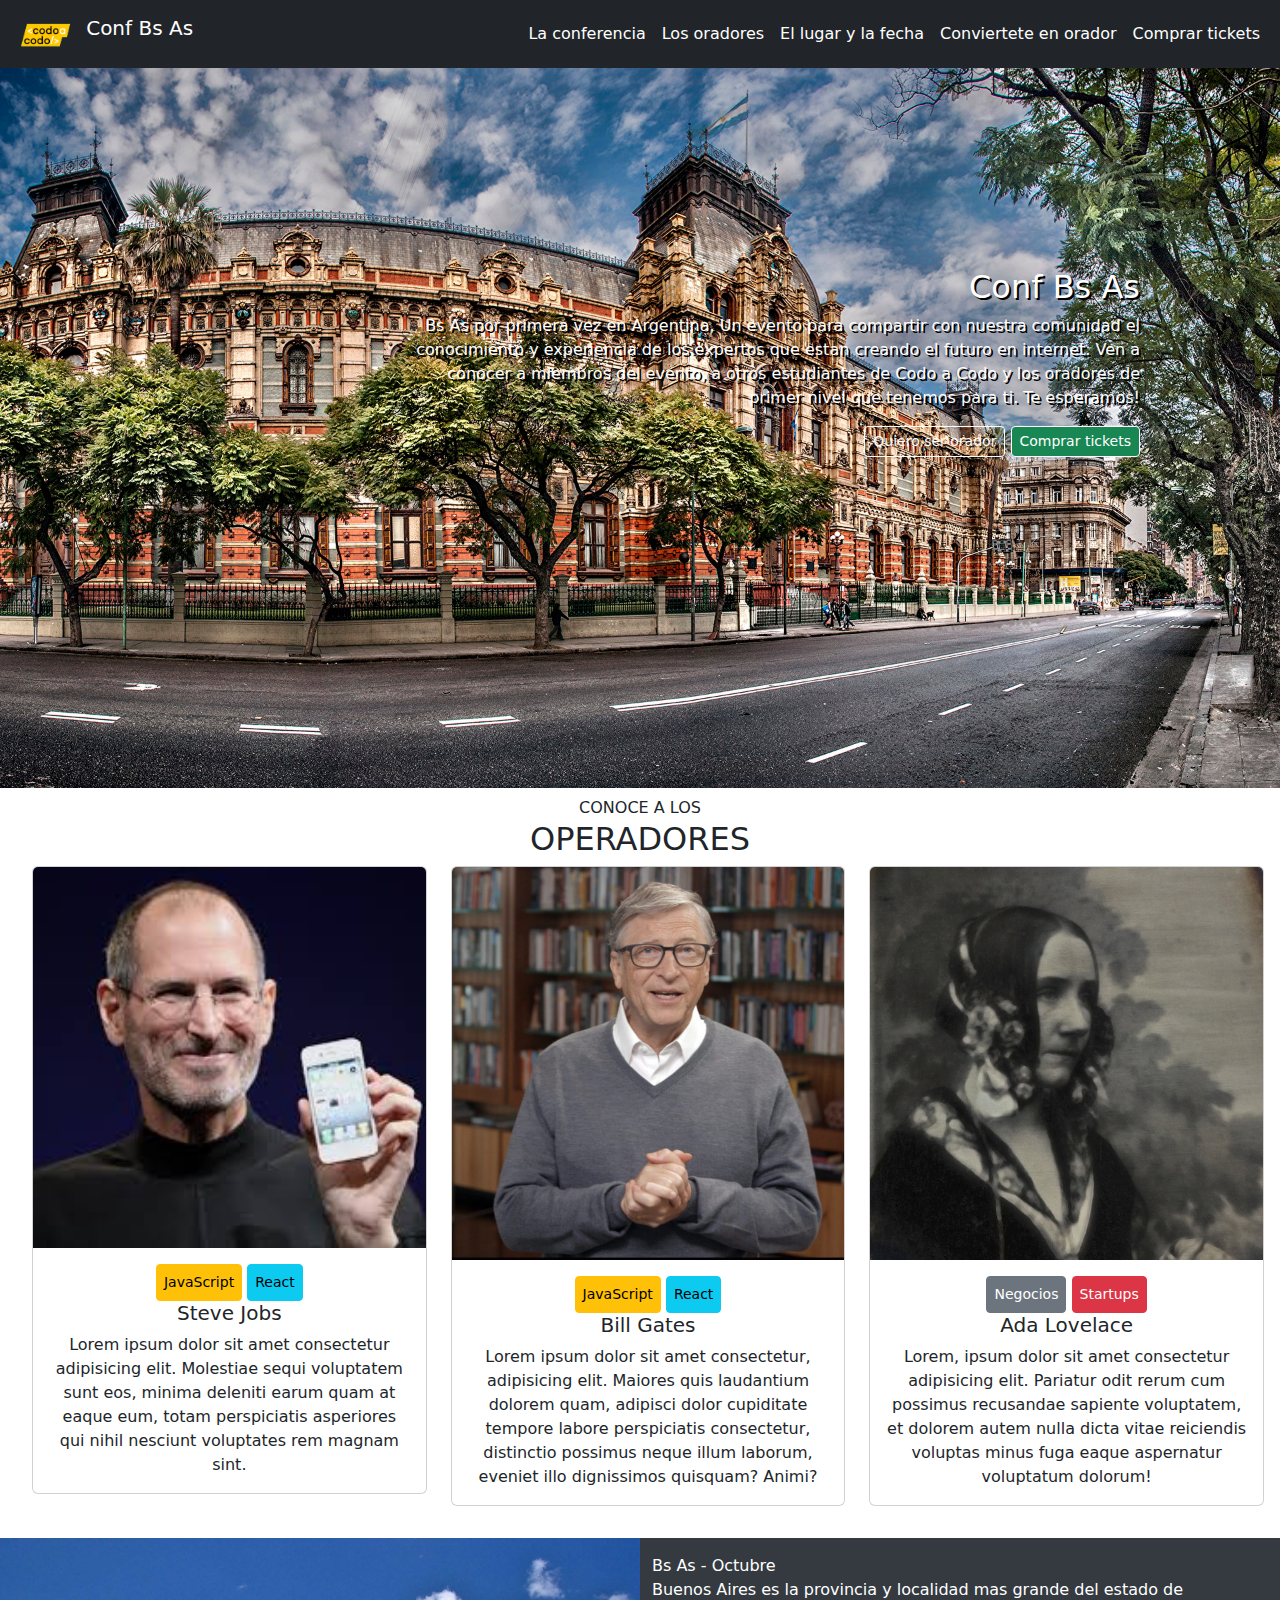
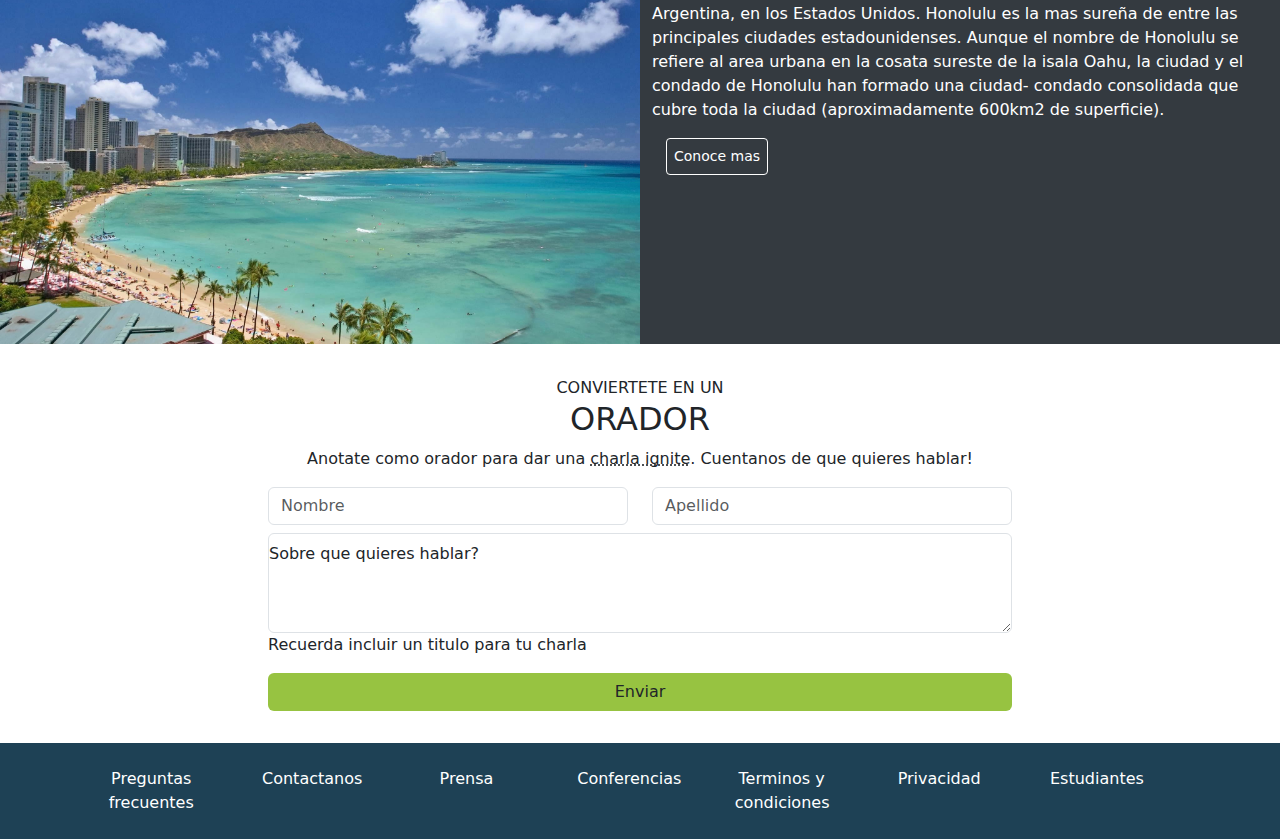
==== index.html @ 472b9783 "Inicio del proyecto" ====
<!DOCTYPE html>
<html lang="en">
<head>
    <meta charset="UTF-8">
    <meta http-equiv="X-UA-Compatible" content="IE=edge">
    <meta name="viewport" content="width=device-width, initial-scale=1.0">

    <link href="https://cdn.jsdelivr.net/npm/bootstrap@5.2.0/dist/css/bootstrap.min.css" rel="stylesheet">

    <link rel="stylesheet" href="css/archivo.css">
    <title>Document</title>
</head>
<body>
    <header>
        
       <nav class="navbar navbar-expand-lg bg-dark navbar-dark">
          <div class="container-fluid">
            <a class="navbar-brand justify-content-start" href="#">
              <img src="imagenes/codoacodo.png" alt="Logo de codo a codo" width="18%" height="15%" class="d-inline-block align-text-top">
              <h1>Conf Bs As</h1>
            </a>
            
            <button class="navbar-toggler" type="button" data-bs-toggle="collapse" data-bs-target="#collapsibleNavbar">
              <span class="navbar-toggler-icon"></span>
            </button>

            <div class="collapse navbar-collapse justify-content-end" id="collapsibleNavbar">
              <ul class="navbar-nav">
                <li class="nav-item">
                  <a class="nav-link" href="#">La conferencia</a>
                </li>
                <li class="nav-item">
                  <a class="nav-link" href="#">Los oradores</a>
                </li>
                <li class="nav-item">
                  <a class="nav-link" href="#">El lugar y la fecha</a>
                </li>
                <li class="nav-item">
                  <a class="nav-link" href="#">Conviertete en orador</a>
                </li>
                <li class="nav-item">
                  <a class="nav-link" href="#">Comprar tickets</a>
                </li>
              </ul>
            </div>
          </div>
        </nav>
      



    </header>

    <div class="container-fluid img-text">
      <img src="imagenes/hawaii.jpg" alt="Imagen de la ciudad de buenos aires" class="img-fluid">
    <div class="container-fluid center">
      <h2 class="center-text">Conf Bs As</h2>
      <p>Bs As por primera vez en Argentina. Un evento para compartir con nuestra comunidad 
          el conocimiento y experiencia de los expertos que estan creando el futuro en internet. 
          Ven a conocer a miembros del evento, a otros estudiantes de Codo a Codo y los oradores de 
          primer nivel que tenemos para ti. Te esperamos!</p>
        <button type="button" class="btn  btn-sm mover">Quiero ser orador</button>
        <button type="button" class="btn btn-success btn-sm mover">Comprar tickets</button>
    </div>
    </div>
    

    <div class="container-fluid" id="personas">
      <p class="centrar">CONOCE A LOS</p>
      <h2 class="centrar">OPERADORES</h2>

    <div class="row row-cols-1 row-cols-md-3 g-4" >
      <div class="col">
        <div class="card">
          <img src="imagenes/steve.jpg" class="card-img-top" alt="...">
          <div class="card-body">
            <button type="button" class="btn btn-warning btn-sm">JavaScript</button>
            <button type="button" class="btn btn-info btn-sm">React</button>
            <h5 class="card-title">Steve Jobs</h5>
            <p class="card-text">Lorem ipsum dolor sit amet consectetur adipisicing elit. Molestiae sequi voluptatem sunt eos, minima deleniti earum quam at eaque eum, totam perspiciatis asperiores qui nihil nesciunt voluptates rem magnam sint.</p>
          </div>
        </div>
      </div>
      <div class="col">
        <div class="card">
          <img src="imagenes/bill.jpg" class="card-img-top" alt="...">
          <div class="card-body">
            <button type="button" class="btn btn-warning btn-sm">JavaScript</button>
            <button type="button" class="btn btn-info btn-sm">React</button>
            <h5 class="card-title">Bill Gates</h5>
            <p class="card-text">Lorem ipsum dolor sit amet consectetur, adipisicing elit. Maiores quis laudantium dolorem quam, adipisci dolor cupiditate tempore labore perspiciatis consectetur, distinctio possimus neque illum laborum, eveniet illo dignissimos quisquam? Animi?</p>
          </div>
        </div>
      </div>
      <div class="col">
        <div class="card">
          <img src="imagenes/ada.jpeg" class="card-img-top" alt="...">
          <div class="card-body">
            <button type="button" class="btn btn-secondary btn-sm">Negocios</button>
            <button type="button" class="btn btn-danger btn-sm">Startups</button>
            <h5 class="card-title">Ada Lovelace</h5>
            <p class="card-text">Lorem, ipsum dolor sit amet consectetur adipisicing elit. Pariatur odit rerum cum possimus recusandae sapiente voluptatem, et dolorem autem nulla dicta vitae reiciendis voluptas minus fuga eaque aspernatur voluptatum dolorum!</p>
          </div>
        </div>
      </div>
       </div>
  </div>
 
  <div class="row row-cols-1 row-cols-lg-2 section-two">
    <div class="col col-img">
   <img src="imagenes/honolulu.jpg" class="img-fluid" alt="">
  </div>
    <div id="box-right" class="col">
      <h1>Bs As - Octubre</h1>
      <p>Buenos Aires es la provincia y localidad mas grande del estado de Argentina, en los Estados Unidos. 
        Honolulu es la mas sureña de entre las principales ciudades estadounidenses. Aunque el nombre de Honolulu 
        se refiere al area urbana en la cosata sureste de la isala Oahu, la ciudad y el condado de Honolulu han 
        formado una ciudad- condado consolidada que cubre toda la ciudad (aproximadamente 600km2 de superficie).</p>
      <button type="button" class="btn btn-sm">Conoce mas</button>
    </div>
  </div>

  <div class="container-fluid tit-seg" >
    <p class="centrar">CONVIERTETE EN UN</p>
    <h2 class="centrar">ORADOR</h2>
    <P class="centrar">Anotate como orador para dar una <abbr title="Presentación de la idea central de un proyecto o visión en cinco minutos">charla ignite</abbr>. Cuentanos de que quieres hablar!</P>
  </div>
  
  <div class="container-form container-lg">
    <div class="row">
      <div class="col">
        <input type="text" class="form-control" placeholder="Nombre" aria-label="Nombre">
      </div>
      <div class="col">
        <input type="text" class="form-control" placeholder="Apellido" aria-label="Apellido">
      </div>

      <div class="form-floating">
        <textarea class="form-control" placeholder="Leave a comment here" id="floatingTextarea2" style="height: 100px"></textarea>
        <label for="floatingTextarea2">  Sobre que quieres hablar?</label>
      </div>
        <p>Recuerda incluir un titulo para tu charla</p>
    </div>
    <div class="col-12">
      <button class="btn" type="submit">Enviar</button>
    </div>
</div>

<footer class="container-fluid footer py-3">
  <ul class="nav justify-content-center">
    <li class="nav-item">
      <a class="nav-link active" aria-current="page" href="#">Preguntas <span>frecuentes</span></a>
    </li>
    <li class="nav-item">
      <a class="nav-link" href="#">Contactanos</a>
    </li>
    <li class="nav-item">
      <a class="nav-link" href="#">Prensa</a>
    </li>
    <li class="nav-item">
      <a class="nav-link" href="#">Conferencias</a>
    </li>
    <li class="nav-item">
      <a class="nav-link" href="#">Terminos y <span>condiciones</span></a>
    </li>
    <li class="nav-item">
      <a class="nav-link" href="#">Privacidad</a>
    </li>
    <li class="nav-item">
      <a class="nav-link" href="#">Estudiantes</a>
    </li>
  </ul>
</footer>

    <script src="https://cdn.jsdelivr.net/npm/bootstrap@5.2.0/dist/js/bootstrap.bundle.min.js"></script>
</body>
</html>
---- css/archivo.css ----
.navbar-brand{
    text-align: right;
}

.navbar-nav li{
    display-box: inline;
}

.navbar-brand{
    text-align: left; 
    width: 30%;
}

h1{
    font-size: 1em;
    display: inline;
} 

.center-text{
    text-align: center;
}

.img-text{
    position: relative;
    margin: 0;
    padding: 0;
}

.center{
    position: absolute;
    text-align: right;
    
    top: 10%;
    color: white;
    text-shadow: 2px 2px 0.5px black;
}

.container-fluid .center{
    text-align: right;
    margin-top: 10%;
    margin-left: 30%;
    width: 60%;
}

.row-cols-1{
    width: 100%;
    text-align: center;
    margin-left: 0.5em;
}

.centrar{
    text-align: center;
}

#personas{
    margin-top: 0.5em;
}

#personas h2{
    margin-top: -0.5em;
}

.row-cols-1 button{
    margin: 0em 1em 1em;
    padding: 0.5em;
}

.col .col-img{
    width: 50%;
}

.row-cols-1 #box-right button{
    border: 1px solid white;
    color: white;
}

.col-img{
    margin-bottom: 0.6em;
}

.tit-seg{
    margin-top: 2em;
}

.tit-seg h2{
    margin-top: -0.5em;
}
#box-right{
    background-color: #343a40;
    padding-top: 1em;
    text-align: left;
}

.section-two{
    margin-top: 2em;
    color: white;
}

.row-cols-1 .col-img{
    margin: 0;
    padding: 0;
}

.container-form{
    margin-top: 2em;
    margin: 0.5em;
    margin-left: 1em;
}

.form-floating textarea{
    margin-top: 0.5em;
}

.col-12 button{
    width: 100%;
    background-color: #97c341;
}

.center-text{
    text-align: right;
}

.section-two{
    margin-left: 0;
}

footer{
    background-color: #1e4155;
    margin-top: 2em;
    color: white;
}

footer ul li{
    width: 10%;
    margin-right: 2em ;
    text-align: center;
}

.container-lg{
    margin-left: 20%;
    width: 60%;
}

.center button{
    border: 1px solid white;
    color: white;
}

.card-body button{
    margin: 0;
    text-align: start;
    text-align: left;
}

.nav-link{
    color: white;
}
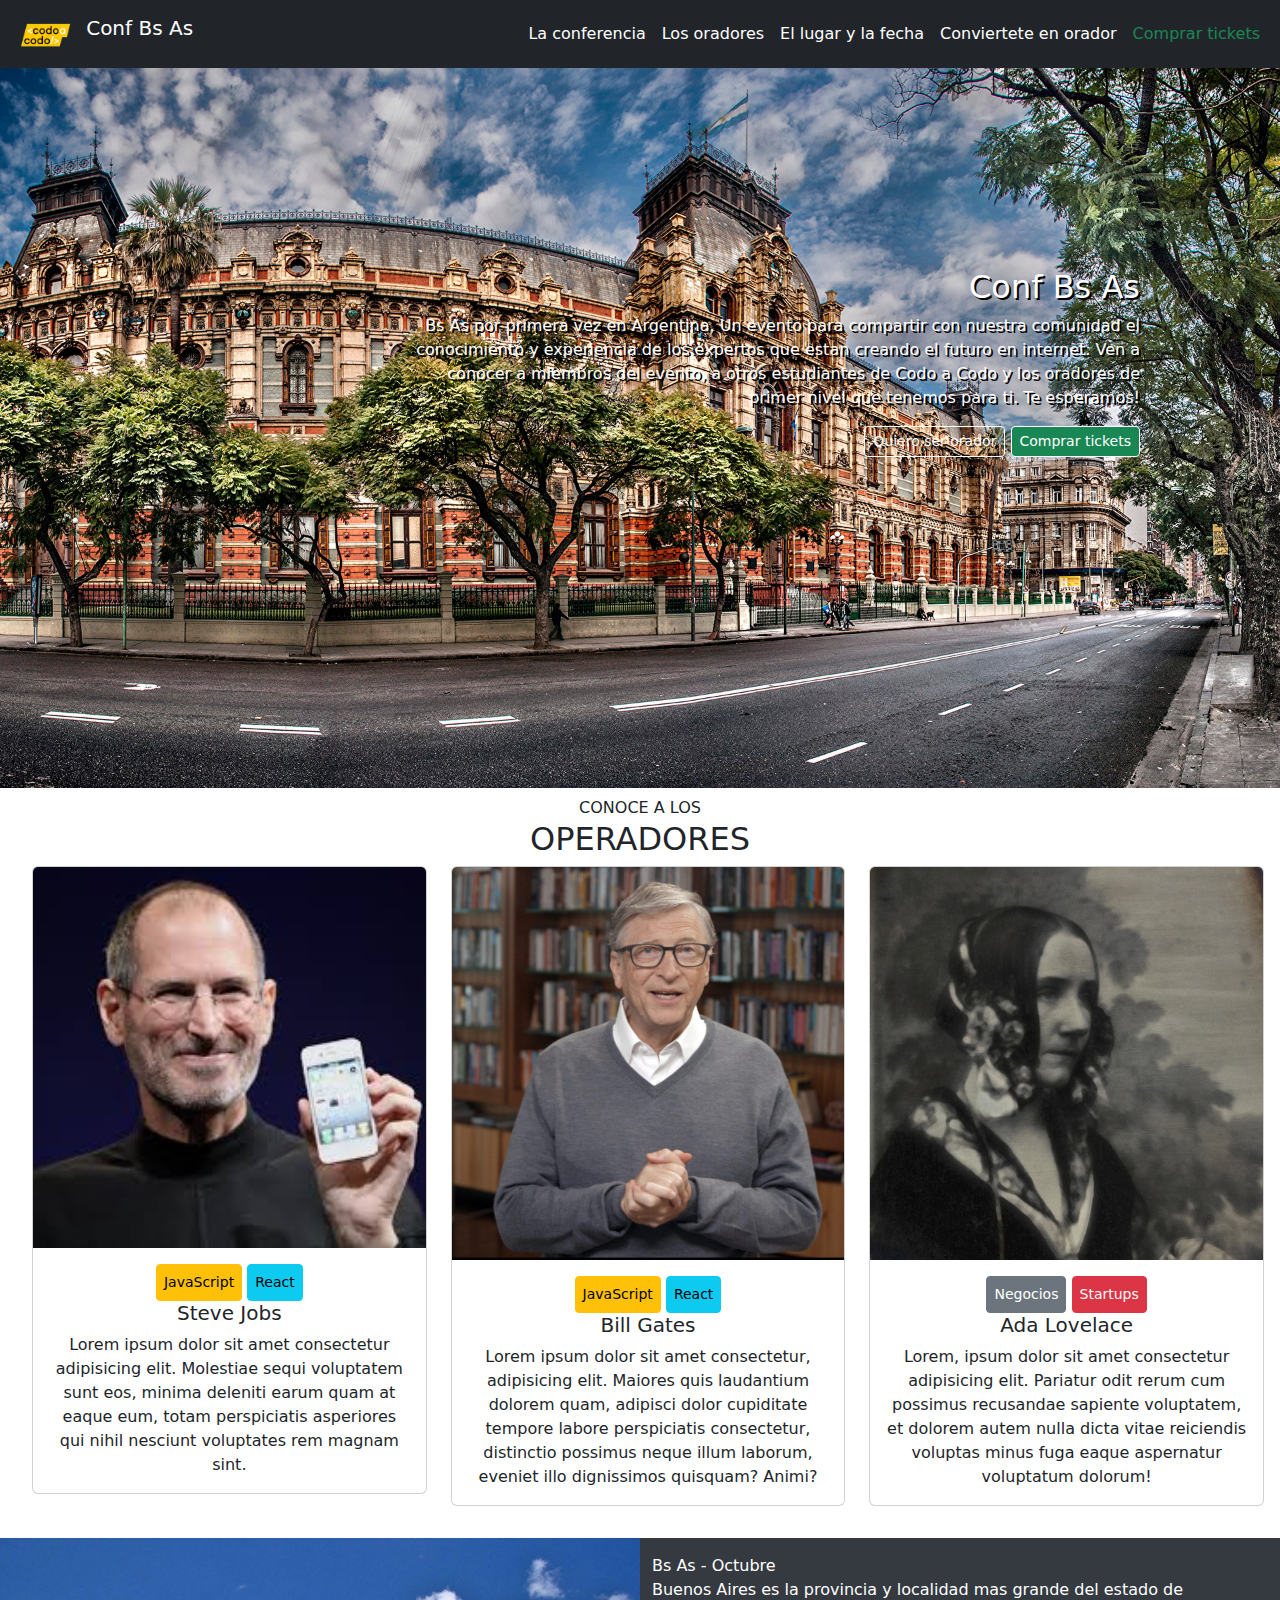
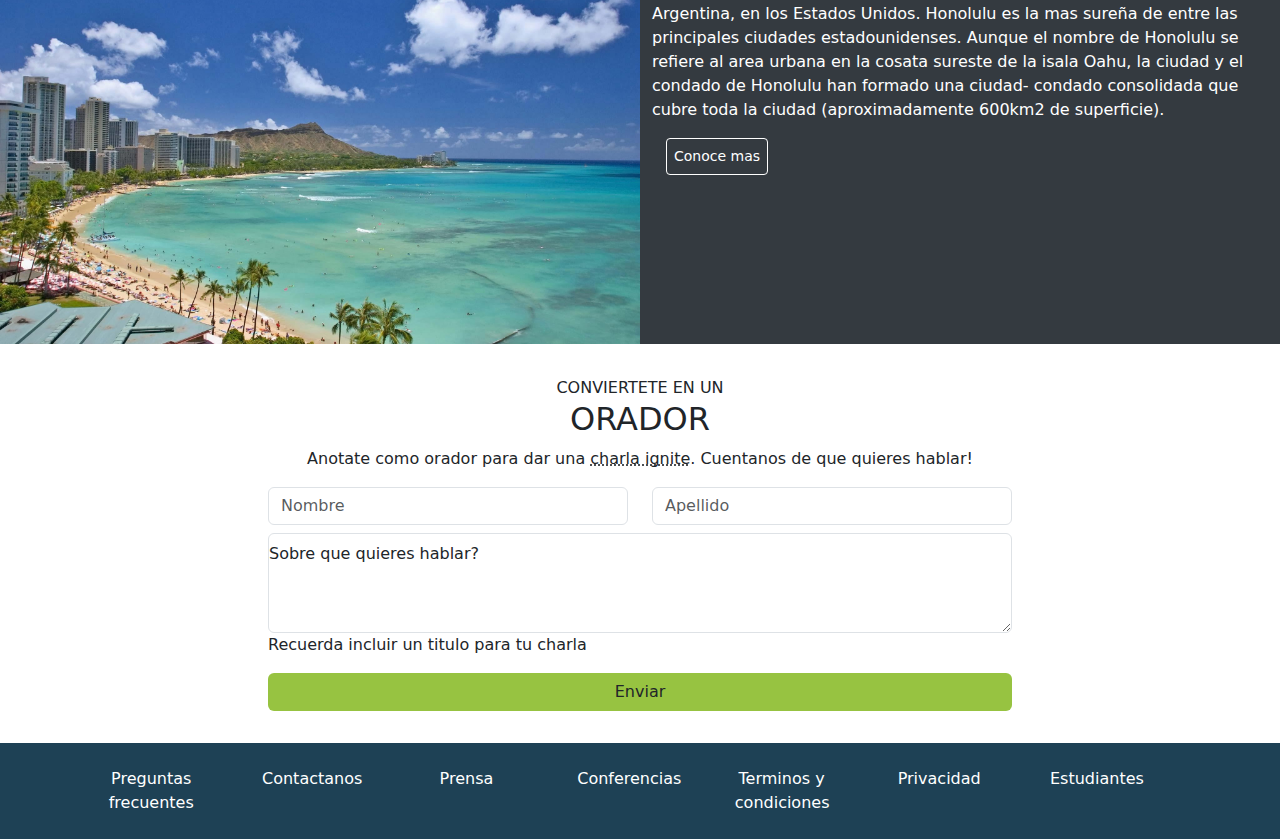
==== commit 9e0ca99d: "Actualizacion" ====
--- a/index.html
+++ b/index.html
@@ -39,7 +39,7 @@
                   <a class="nav-link" href="#">Conviertete en orador</a>
                 </li>
                 <li class="nav-item">
-                  <a class="nav-link" href="#">Comprar tickets</a>
+                  <a class="nav-link text-success" href="#">Comprar tickets</a>
                 </li>
               </ul>
             </div>
